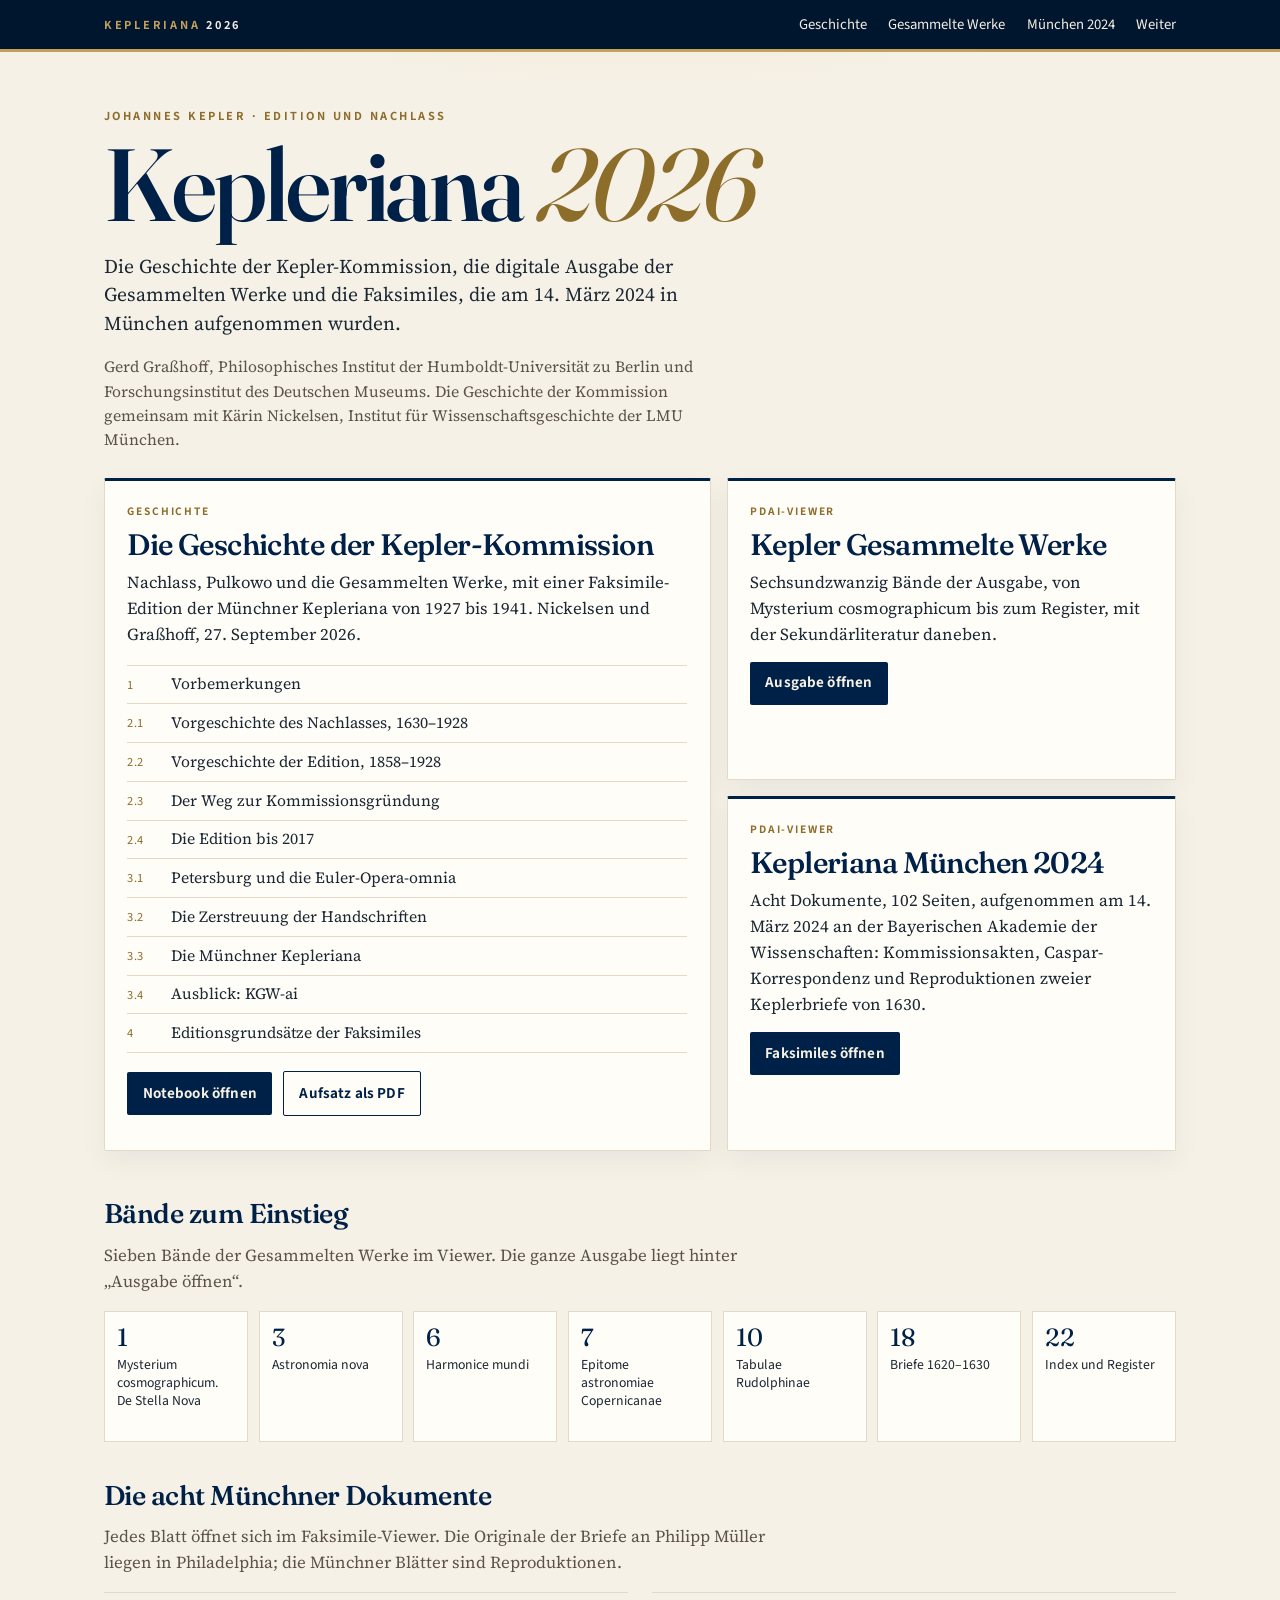
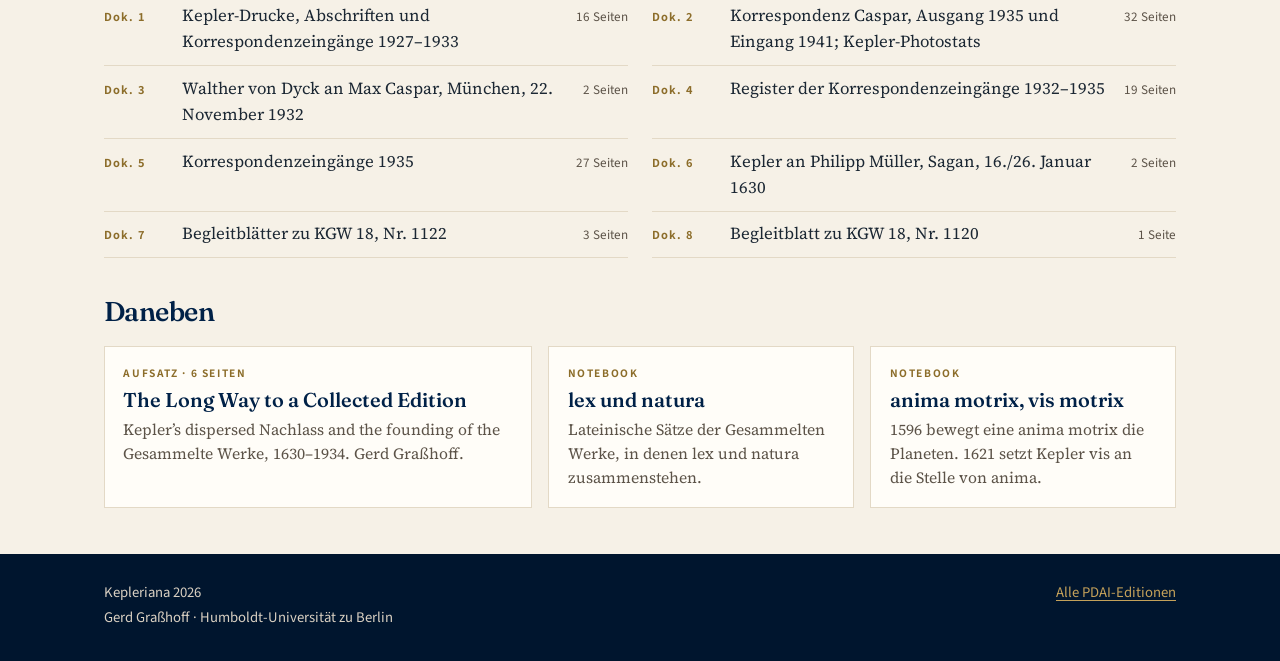
==== index.html @ e21ff5a1 "Publish the Kepleriana 2026 title page. A public entrance to the commission history, the Gesammelte " ====
<!DOCTYPE html>
<html lang="de">
<head>
  <meta charset="utf-8">
  <meta name="viewport" content="width=device-width, initial-scale=1">
  <title>Kepleriana 2026</title>
  <meta name="description" content="Kepleriana 2026: die Geschichte der Kepler-Kommission, die digitale Ausgabe der Kepler Gesammelten Werke und die Münchner Faksimiles vom 14. März 2024.">
  <meta name="author" content="Gerd Graßhoff">
  <meta property="og:title" content="Kepleriana 2026">
  <meta property="og:description" content="Geschichte der Kepler-Kommission, Kepler Gesammelte Werke und die Münchner Kepleriana.">
  <meta property="og:type" content="website">
  <link rel="icon" href="favicon.svg" type="image/svg+xml">
  <link rel="preconnect" href="https://fonts.googleapis.com">
  <link rel="preconnect" href="https://fonts.gstatic.com" crossorigin>
  <link href="https://fonts.googleapis.com/css2?family=Fraunces:opsz,wght@9..144,460;9..144,560;9..144,640&family=Source+Sans+3:ital,wght@0,400;0,560;0,650;1,400&family=Source+Serif+4:ital,opsz,wght@0,8..60,400;0,8..60,560;1,8..60,400&display=swap" rel="stylesheet">
  <style>
    :root {
      --oxford: #002147;
      --oxford-deep: #00152e;
      --ink: #1b2733;
      --muted: #5c5348;
      --gold: #c4a15a;
      --gold-deep: #8c6d2a;
      --sand: #f6f1e7;
      --paper: #fffdf8;
      --line: #e3d9c6;
      --serif: "Source Serif 4", "Palatino Linotype", Palatino, serif;
      --display: "Fraunces", "Source Serif 4", Palatino, serif;
      --sans: "Source Sans 3", "Avenir Next", "Segoe UI", sans-serif;
    }
    * { box-sizing: border-box; }
    html { scroll-behavior: smooth; }
    body {
      margin: 0;
      color: var(--ink);
      background:
        radial-gradient(1200px 480px at 50% -180px, rgba(196, 161, 90, 0.16), transparent 60%),
        var(--sand);
      font-family: var(--serif);
      font-size: 1.05rem;
      line-height: 1.55;
    }
    a { color: var(--oxford); text-underline-offset: 0.18em; }
    a:hover { color: var(--gold-deep); }
    .skip {
      position: absolute; left: 1rem; top: -4rem;
      background: var(--oxford); color: #fff; padding: 0.4rem 0.7rem;
    }
    .skip:focus { top: 0.6rem; z-index: 5; }

    .mast {
      background: var(--oxford-deep);
      color: #f4efe4;
      border-bottom: 3px solid var(--gold);
    }
    .mast-inner {
      max-width: 1120px;
      margin: 0 auto;
      padding: 0.85rem 1.5rem 0.8rem;
      display: flex;
      justify-content: space-between;
      align-items: baseline;
      gap: 1rem;
    }
    .brand {
      margin: 0;
      font-family: var(--sans);
      font-size: 0.78rem;
      letter-spacing: 0.22em;
      text-transform: uppercase;
      font-weight: 650;
    }
    .brand span { color: var(--gold); }
    .mast nav { font-family: var(--sans); font-size: 0.92rem; }
    .mast nav a {
      color: #f4efe4;
      text-decoration: none;
      margin-left: 1.15rem;
    }
    .mast nav a:hover { color: var(--gold); }

    .wrap { max-width: 1120px; margin: 0 auto; padding: 0 1.5rem; }

    .hero { padding: 3.4rem 0 1.6rem; }
    .kicker {
      margin: 0 0 0.7rem;
      font-family: var(--sans);
      font-size: 0.78rem;
      letter-spacing: 0.2em;
      text-transform: uppercase;
      color: var(--gold-deep);
      font-weight: 650;
    }
    h1 {
      margin: 0;
      font-family: var(--display);
      font-weight: 560;
      font-size: clamp(3.1rem, 8vw, 6.4rem);
      letter-spacing: -0.03em;
      line-height: 0.92;
      color: var(--oxford);
    }
    h1 em {
      font-style: italic;
      font-weight: 460;
      color: var(--gold-deep);
    }
    .lead {
      max-width: 40rem;
      margin: 1.35rem 0 0;
      font-size: 1.22rem;
      line-height: 1.45;
      color: var(--ink);
    }
    .byline {
      margin: 1.1rem 0 0;
      max-width: 40rem;
      color: var(--muted);
      font-size: 0.98rem;
    }

    .portals {
      display: grid;
      grid-template-columns: 1.35fr 1fr;
      gap: 1rem;
      padding-bottom: 1rem;
    }
    .portal {
      background: var(--paper);
      border: 1px solid var(--line);
      border-top: 3px solid var(--oxford);
      border-radius: 2px;
      padding: 1.35rem 1.4rem 1.25rem;
      box-shadow: 0 10px 28px rgba(0, 21, 46, 0.05);
      display: flex;
      flex-direction: column;
      min-height: 100%;
    }
    .portal.lead-card { grid-row: span 2; }
    .portal .mark {
      font-family: var(--sans);
      font-size: 0.72rem;
      letter-spacing: 0.16em;
      text-transform: uppercase;
      color: var(--gold-deep);
      font-weight: 650;
      margin: 0 0 0.45rem;
    }
    .portal h2 {
      margin: 0 0 0.55rem;
      font-family: var(--display);
      font-weight: 560;
      font-size: 1.85rem;
      line-height: 1.12;
      letter-spacing: -0.02em;
      color: var(--oxford);
    }
    .portal p { margin: 0 0 0.85rem; }
    .contents {
      list-style: none;
      margin: 0.2rem 0 1.1rem;
      padding: 0;
      border-top: 1px solid var(--line);
    }
    .contents li { border-bottom: 1px solid var(--line); }
    .contents a {
      display: grid;
      grid-template-columns: 2.2rem 1fr;
      gap: 0.55rem;
      text-decoration: none;
      padding: 0.42rem 0;
      color: var(--ink);
      font-size: 0.98rem;
    }
    .contents a:hover { color: var(--oxford); }
    .contents .num {
      font-family: var(--sans);
      color: var(--gold-deep);
      font-size: 0.78rem;
      letter-spacing: 0.04em;
      flex: 0 0 auto;
      padding-top: 0.2rem;
    }
    .go {
      margin-top: auto;
      align-self: flex-start;
      display: inline-block;
      background: var(--oxford);
      color: #f7f1e4;
      text-decoration: none;
      font-family: var(--sans);
      font-weight: 650;
      font-size: 0.95rem;
      letter-spacing: 0.01em;
      padding: 0.62rem 0.95rem;
      border-radius: 2px;
    }
    .go:hover { background: #01315f; color: #fff; }
    .go.quiet {
      background: transparent;
      color: var(--oxford);
      border: 1px solid var(--oxford);
      margin-left: 0.45rem;
    }
    .go.quiet:hover { background: var(--oxford); color: #fff; }

    section.band { padding: 1.6rem 0 0.4rem; }
    section.band h2 {
      margin: 0 0 0.85rem;
      font-family: var(--display);
      font-weight: 560;
      font-size: 1.7rem;
      color: var(--oxford);
      letter-spacing: -0.02em;
    }
    .section-lead {
      margin: -0.35rem 0 1rem;
      color: var(--muted);
      max-width: 42rem;
    }

    .volumes {
      display: grid;
      grid-template-columns: repeat(7, 1fr);
      gap: 0.65rem;
    }
    .vol {
      display: block;
      text-decoration: none;
      background: var(--paper);
      border: 1px solid var(--line);
      padding: 0.85rem 0.75rem 0.8rem;
      min-height: 8.2rem;
      color: var(--ink);
    }
    .vol:hover { border-color: var(--oxford); color: var(--oxford); }
    .vol .bn {
      display: block;
      font-family: var(--display);
      font-size: 1.55rem;
      color: var(--oxford);
      line-height: 1;
      margin-bottom: 0.45rem;
    }
    .vol .bt {
      display: block;
      font-family: var(--sans);
      font-size: 0.86rem;
      line-height: 1.3;
    }

    .docs {
      display: grid;
      grid-template-columns: 1fr 1fr;
      gap: 0 1.5rem;
      margin: 0;
      padding: 0;
      list-style: none;
    }
    .docs a {
      display: grid;
      grid-template-columns: 4.2rem 1fr auto;
      gap: 0.7rem;
      align-items: baseline;
      text-decoration: none;
      color: var(--ink);
      border-top: 1px solid var(--line);
      padding: 0.62rem 0;
    }
    .docs li:nth-last-child(-n+2) a,
    .docs li:last-child a { border-bottom: 1px solid var(--line); }
    .docs a:hover { color: var(--oxford); }
    .docs .n {
      font-family: var(--sans);
      font-size: 0.78rem;
      letter-spacing: 0.08em;
      color: var(--gold-deep);
      font-weight: 650;
    }
    .docs .pages {
      font-family: var(--sans);
      font-size: 0.82rem;
      color: var(--muted);
    }

    .more {
      display: grid;
      grid-template-columns: 1.4fr 1fr 1fr;
      gap: 1rem;
      padding-bottom: 2.5rem;
    }
    .more a.tile {
      display: block;
      text-decoration: none;
      color: inherit;
      background: var(--paper);
      border: 1px solid var(--line);
      padding: 1.1rem 1.15rem 1rem;
    }
    .more a.tile:hover { border-color: var(--oxford); }
    .more h3 {
      margin: 0 0 0.35rem;
      font-family: var(--display);
      font-weight: 560;
      font-size: 1.25rem;
      color: var(--oxford);
      line-height: 1.2;
    }
    .more p { margin: 0; color: var(--muted); font-size: 0.98rem; }
    .more .kind {
      font-family: var(--sans);
      font-size: 0.72rem;
      letter-spacing: 0.14em;
      text-transform: uppercase;
      color: var(--gold-deep);
      font-weight: 650;
      margin-bottom: 0.35rem;
    }

    footer {
      background: var(--oxford-deep);
      color: #d9d0c2;
      padding: 1.6rem 0 1.8rem;
      font-family: var(--sans);
      font-size: 0.92rem;
    }
    footer .wrap { display: flex; justify-content: space-between; gap: 1.5rem; flex-wrap: wrap; }
    footer a { color: var(--gold); }
    footer p { margin: 0.15rem 0; }

    @media (max-width: 980px) {
      .portals, .more, .volumes, .docs { grid-template-columns: 1fr 1fr; }
      .portal.lead-card { grid-row: auto; }
      .volumes { grid-template-columns: repeat(3, 1fr); }
    }
    @media (max-width: 680px) {
      .mast-inner { flex-direction: column; align-items: flex-start; }
      .mast nav a { margin-left: 0; margin-right: 0.9rem; }
      .portals, .more, .volumes, .docs { grid-template-columns: 1fr; }
      .hero { padding-top: 2.2rem; }
      .go.quiet { margin-left: 0; margin-top: 0.45rem; }
      .docs a { grid-template-columns: 3.4rem 1fr; }
      .docs .pages { grid-column: 2; }
    }
  </style>
</head>
<body>
  <a class="skip" href="#inhalt">Zum Inhalt</a>
  <header class="mast">
    <div class="mast-inner">
      <p class="brand"><span>Kepleriana</span> 2026</p>
      <nav aria-label="Abschnitte">
        <a href="#geschichte">Geschichte</a>
        <a href="#werke">Gesammelte Werke</a>
        <a href="#muenchen">München 2024</a>
        <a href="#weiter">Weiter</a>
      </nav>
    </div>
  </header>

  <main id="inhalt">
    <div class="wrap">
      <section class="hero">
        <p class="kicker">Johannes Kepler · Edition und Nachlass</p>
        <h1>Kepleriana <em>2026</em></h1>
        <p class="lead">Die Geschichte der Kepler-Kommission, die digitale Ausgabe der Gesammelten Werke und die Faksimiles, die am 14. März 2024 in München aufgenommen wurden.</p>
        <p class="byline">Gerd Graßhoff, Philosophisches Institut der Humboldt-Universität zu Berlin und Forschungsinstitut des Deutschen Museums. Die Geschichte der Kommission gemeinsam mit Kärin Nickelsen, Institut für Wissenschaftsgeschichte der LMU München.</p>
      </section>

      <section class="portals" aria-label="Die drei Hauptstücke">
        <article class="portal lead-card" id="geschichte">
          <p class="mark">Geschichte</p>
          <h2>Die Geschichte der Kepler-Kommission</h2>
          <p>Nachlass, Pulkowo und die Gesammelten Werke, mit einer Faksimile-Edition der Münchner Kepleriana von 1927 bis 1941. Nickelsen und Graßhoff, 27. September 2026.</p>
          <ol class="contents">
            <li><a href="https://lettre.ngrok.dev/kepler-kommission/notebook?nb=kepler-kommission/t1-vorbemerkungen"><span class="num">1</span><span>Vorbemerkungen</span></a></li>
            <li><a href="https://lettre.ngrok.dev/kepler-kommission/notebook?nb=kepler-kommission/t2-1-nachlass"><span class="num">2.1</span><span>Vorgeschichte des Nachlasses, 1630–1928</span></a></li>
            <li><a href="https://lettre.ngrok.dev/kepler-kommission/notebook?nb=kepler-kommission/t2-2-vorgeschichte-edition"><span class="num">2.2</span><span>Vorgeschichte der Edition, 1858–1928</span></a></li>
            <li><a href="https://lettre.ngrok.dev/kepler-kommission/notebook?nb=kepler-kommission/t2-3-kommissionsgruendung"><span class="num">2.3</span><span>Der Weg zur Kommissionsgründung</span></a></li>
            <li><a href="https://lettre.ngrok.dev/kepler-kommission/notebook?nb=kepler-kommission/t2-4-edition-bis-2017"><span class="num">2.4</span><span>Die Edition bis 2017</span></a></li>
            <li><a href="https://lettre.ngrok.dev/kepler-kommission/notebook?nb=kepler-kommission/t3-1-vergleich-euler"><span class="num">3.1</span><span>Petersburg und die Euler-Opera-omnia</span></a></li>
            <li><a href="https://lettre.ngrok.dev/kepler-kommission/notebook?nb=kepler-kommission/t3-2-zerstreuung"><span class="num">3.2</span><span>Die Zerstreuung der Handschriften</span></a></li>
            <li><a href="https://lettre.ngrok.dev/kepler-kommission/notebook?nb=kepler-kommission/t3-3-kepleriana"><span class="num">3.3</span><span>Die Münchner Kepleriana</span></a></li>
            <li><a href="https://lettre.ngrok.dev/kepler-kommission/notebook?nb=kepler-kommission/t3-4-ausblick-kgw-ai"><span class="num">3.4</span><span>Ausblick: KGW-ai</span></a></li>
            <li><a href="https://lettre.ngrok.dev/kepler-kommission/notebook?nb=kepler-kommission/t4-faksimile"><span class="num">4</span><span>Editionsgrundsätze der Faksimiles</span></a></li>
          </ol>
          <p>
            <a class="go" href="https://lettre.ngrok.dev/kepler-kommission/notebook?nb=kepler-kommission/geschichte-kepler-kommission">Notebook öffnen</a>
            <a class="go quiet" href="the-long-way-to-a-collected-edition.pdf">Aufsatz als PDF</a>
          </p>
        </article>

        <article class="portal" id="werke">
          <p class="mark">PDAI-Viewer</p>
          <h2>Kepler Gesammelte Werke</h2>
          <p>Sechsundzwanzig Bände der Ausgabe, von <span lang="la">Mysterium cosmographicum</span> bis zum Register, mit der Sekundärliteratur daneben.</p>
          <p><a class="go" href="https://lettre.ngrok.dev/kepler-gw/open">Ausgabe öffnen</a></p>
        </article>

        <article class="portal" id="muenchen">
          <p class="mark">PDAI-Viewer</p>
          <h2>Kepleriana München 2024</h2>
          <p>Acht Dokumente, 102 Seiten, aufgenommen am 14. März 2024 an der Bayerischen Akademie der Wissenschaften: Kommissionsakten, Caspar-Korrespondenz und Reproduktionen zweier Keplerbriefe von 1630.</p>
          <p><a class="go" href="https://lettre.ngrok.dev/kepleriana-munich-2024/open">Faksimiles öffnen</a></p>
        </article>
      </section>

      <section class="band" aria-labelledby="baende">
        <h2 id="baende">Bände zum Einstieg</h2>
        <p class="section-lead">Sieben Bände der Gesammelten Werke im Viewer. Die ganze Ausgabe liegt hinter „Ausgabe öffnen“.</p>
        <div class="volumes">
          <a class="vol" href="https://lettre.ngrok.dev/kepler-gw/kepler-prim/kgw-01"><span class="bn">1</span><span class="bt" lang="la">Mysterium cosmographicum. De Stella Nova</span></a>
          <a class="vol" href="https://lettre.ngrok.dev/kepler-gw/kepler-prim/kgw-03"><span class="bn">3</span><span class="bt" lang="la">Astronomia nova</span></a>
          <a class="vol" href="https://lettre.ngrok.dev/kepler-gw/kepler-prim/kgw-06"><span class="bn">6</span><span class="bt" lang="la">Harmonice mundi</span></a>
          <a class="vol" href="https://lettre.ngrok.dev/kepler-gw/kepler-prim/kgw-07"><span class="bn">7</span><span class="bt" lang="la">Epitome astronomiae Copernicanae</span></a>
          <a class="vol" href="https://lettre.ngrok.dev/kepler-gw/kepler-prim/kgw-10"><span class="bn">10</span><span class="bt" lang="la">Tabulae Rudolphinae</span></a>
          <a class="vol" href="https://lettre.ngrok.dev/kepler-gw/kepler-prim/kgw-18"><span class="bn">18</span><span class="bt">Briefe 1620–1630</span></a>
          <a class="vol" href="https://lettre.ngrok.dev/kepler-gw/kepler-prim/kgw-22"><span class="bn">22</span><span class="bt">Index und Register</span></a>
        </div>
      </section>

      <section class="band" aria-labelledby="dokumente">
        <h2 id="dokumente">Die acht Münchner Dokumente</h2>
        <p class="section-lead">Jedes Blatt öffnet sich im Faksimile-Viewer. Die Originale der Briefe an Philipp Müller liegen in Philadelphia; die Münchner Blätter sind Reproduktionen.</p>
        <ol class="docs">
          <li><a href="https://lettre.ngrok.dev/kepleriana-munich-2024/kepleriana-munich-2024/2024-03-14_11-22"><span class="n">Dok. 1</span><span>Kepler-Drucke, Abschriften und Korrespondenzeingänge 1927–1933</span><span class="pages">16 Seiten</span></a></li>
          <li><a href="https://lettre.ngrok.dev/kepleriana-munich-2024/kepleriana-munich-2024/2024-03-14_12-16"><span class="n">Dok. 2</span><span>Korrespondenz Caspar, Ausgang 1935 und Eingang 1941; Kepler-Photostats</span><span class="pages">32 Seiten</span></a></li>
          <li><a href="https://lettre.ngrok.dev/kepleriana-munich-2024/kepleriana-munich-2024/2024-03-14_11-52"><span class="n">Dok. 3</span><span>Walther von Dyck an Max Caspar, München, 22. November 1932</span><span class="pages">2 Seiten</span></a></li>
          <li><a href="https://lettre.ngrok.dev/kepleriana-munich-2024/kepleriana-munich-2024/2024-03-14_11-53"><span class="n">Dok. 4</span><span>Register der Korrespondenzeingänge 1932–1935</span><span class="pages">19 Seiten</span></a></li>
          <li><a href="https://lettre.ngrok.dev/kepleriana-munich-2024/kepleriana-munich-2024/2024-03-14_12-01"><span class="n">Dok. 5</span><span>Korrespondenzeingänge 1935</span><span class="pages">27 Seiten</span></a></li>
          <li><a href="https://lettre.ngrok.dev/kepleriana-munich-2024/kepleriana-munich-2024/2024-03-14_11-17"><span class="n">Dok. 6</span><span>Kepler an Philipp Müller, Sagan, 16./26. Januar 1630</span><span class="pages">2 Seiten</span></a></li>
          <li><a href="https://lettre.ngrok.dev/kepleriana-munich-2024/kepleriana-munich-2024/2024-03-14_11-18"><span class="n">Dok. 7</span><span>Begleitblätter zu KGW 18, Nr. 1122</span><span class="pages">3 Seiten</span></a></li>
          <li><a href="https://lettre.ngrok.dev/kepleriana-munich-2024/kepleriana-munich-2024/2024-03-14_11-21"><span class="n">Dok. 8</span><span>Begleitblatt zu KGW 18, Nr. 1120</span><span class="pages">1 Seite</span></a></li>
        </ol>
      </section>

      <section class="band" id="weiter" aria-labelledby="weitere">
        <h2 id="weitere">Daneben</h2>
        <div class="more">
          <a class="tile" href="the-long-way-to-a-collected-edition.pdf">
            <p class="kind">Aufsatz · 6 Seiten</p>
            <h3>The Long Way to a Collected Edition</h3>
            <p>Kepler’s dispersed Nachlass and the founding of the Gesammelte Werke, 1630–1934. Gerd Graßhoff.</p>
          </a>
          <a class="tile" href="https://lettre.ngrok.dev/famulus-notebook/notebook?nb=kepler-lex-naturae/lex-naturae">
            <p class="kind">Notebook</p>
            <h3>lex und natura</h3>
            <p>Lateinische Sätze der Gesammelten Werke, in denen <span lang="la">lex</span> und <span lang="la">natura</span> zusammenstehen.</p>
          </a>
          <a class="tile" href="https://lettre.ngrok.dev/famulus-notebook/notebook?nb=kepler-anima-vis/anima-vis">
            <p class="kind">Notebook</p>
            <h3>anima motrix, vis motrix</h3>
            <p>1596 bewegt eine <span lang="la">anima motrix</span> die Planeten. 1621 setzt Kepler <span lang="la">vis</span> an die Stelle von <span lang="la">anima</span>.</p>
          </a>
        </div>
      </section>
    </div>
  </main>

  <footer>
    <div class="wrap">
      <div>
        <p>Kepleriana 2026</p>
        <p>Gerd Graßhoff · Humboldt-Universität zu Berlin</p>
      </div>
      <p><a href="https://lettre.ngrok.dev/editions/">Alle PDAI-Editionen</a></p>
    </div>
  </footer>
</body>
</html>
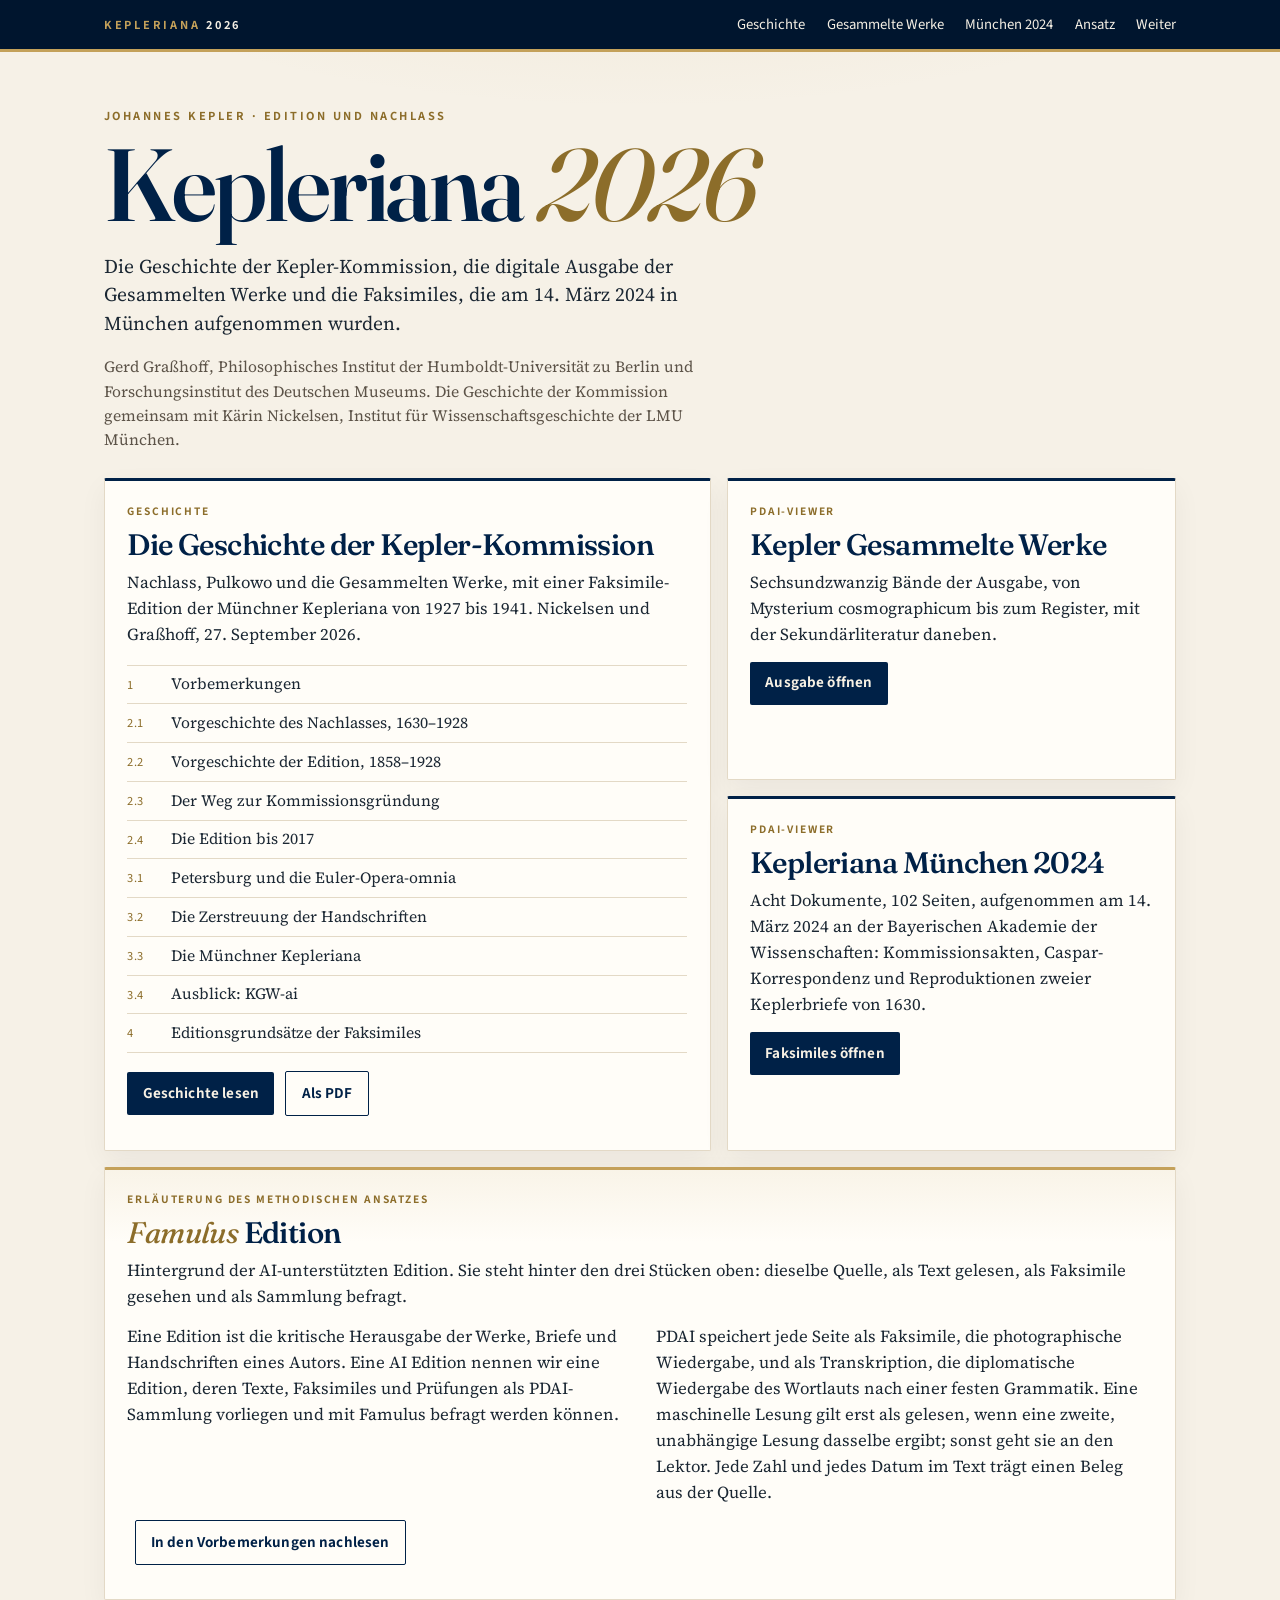
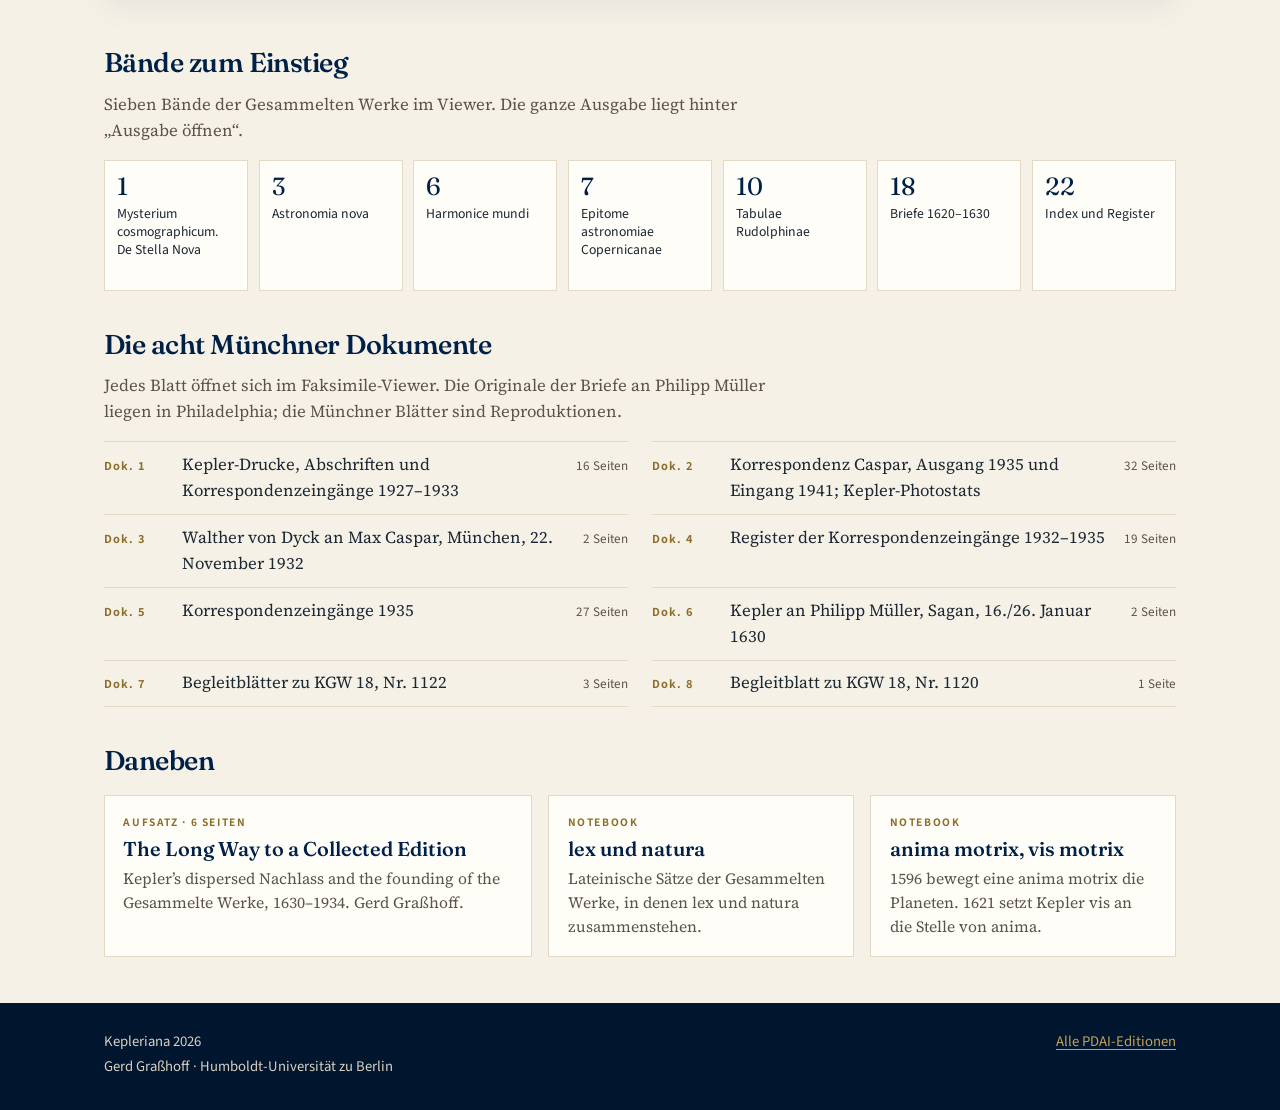
==== commit 4d8ce00d: "Link the Geschichte as a reading page and explain Famulus Edition. The landing page opens the HTML o" ====
--- a/index.html
+++ b/index.html
@@ -137,6 +137,20 @@
       min-height: 100%;
     }
     .portal.lead-card { grid-row: span 2; }
+    .portal.method {
+      grid-column: 1 / -1;
+      border-top-color: var(--gold);
+      background:
+        linear-gradient(180deg, rgba(196, 161, 90, 0.1), transparent 4.5rem),
+        var(--paper);
+    }
+    .portal.method h2 span { color: var(--gold-deep); font-style: italic; font-weight: 460; }
+    .method-cols {
+      display: grid;
+      grid-template-columns: 1fr 1fr;
+      gap: 0.4rem 2rem;
+    }
+    .method-cols p { margin: 0 0 0.75rem; }
     .portal .mark {
       font-family: var(--sans);
       font-size: 0.72rem;
@@ -336,7 +350,7 @@
     @media (max-width: 680px) {
       .mast-inner { flex-direction: column; align-items: flex-start; }
       .mast nav a { margin-left: 0; margin-right: 0.9rem; }
-      .portals, .more, .volumes, .docs { grid-template-columns: 1fr; }
+      .portals, .more, .volumes, .docs, .method-cols { grid-template-columns: 1fr; }
       .hero { padding-top: 2.2rem; }
       .go.quiet { margin-left: 0; margin-top: 0.45rem; }
       .docs a { grid-template-columns: 3.4rem 1fr; }
@@ -353,6 +367,7 @@
         <a href="#geschichte">Geschichte</a>
         <a href="#werke">Gesammelte Werke</a>
         <a href="#muenchen">München 2024</a>
+        <a href="#ansatz">Ansatz</a>
         <a href="#weiter">Weiter</a>
       </nav>
     </div>
@@ -373,20 +388,20 @@
           <h2>Die Geschichte der Kepler-Kommission</h2>
           <p>Nachlass, Pulkowo und die Gesammelten Werke, mit einer Faksimile-Edition der Münchner Kepleriana von 1927 bis 1941. Nickelsen und Graßhoff, 27. September 2026.</p>
           <ol class="contents">
-            <li><a href="https://lettre.ngrok.dev/kepler-kommission/notebook?nb=kepler-kommission/t1-vorbemerkungen"><span class="num">1</span><span>Vorbemerkungen</span></a></li>
-            <li><a href="https://lettre.ngrok.dev/kepler-kommission/notebook?nb=kepler-kommission/t2-1-nachlass"><span class="num">2.1</span><span>Vorgeschichte des Nachlasses, 1630–1928</span></a></li>
-            <li><a href="https://lettre.ngrok.dev/kepler-kommission/notebook?nb=kepler-kommission/t2-2-vorgeschichte-edition"><span class="num">2.2</span><span>Vorgeschichte der Edition, 1858–1928</span></a></li>
-            <li><a href="https://lettre.ngrok.dev/kepler-kommission/notebook?nb=kepler-kommission/t2-3-kommissionsgruendung"><span class="num">2.3</span><span>Der Weg zur Kommissionsgründung</span></a></li>
-            <li><a href="https://lettre.ngrok.dev/kepler-kommission/notebook?nb=kepler-kommission/t2-4-edition-bis-2017"><span class="num">2.4</span><span>Die Edition bis 2017</span></a></li>
-            <li><a href="https://lettre.ngrok.dev/kepler-kommission/notebook?nb=kepler-kommission/t3-1-vergleich-euler"><span class="num">3.1</span><span>Petersburg und die Euler-Opera-omnia</span></a></li>
-            <li><a href="https://lettre.ngrok.dev/kepler-kommission/notebook?nb=kepler-kommission/t3-2-zerstreuung"><span class="num">3.2</span><span>Die Zerstreuung der Handschriften</span></a></li>
-            <li><a href="https://lettre.ngrok.dev/kepler-kommission/notebook?nb=kepler-kommission/t3-3-kepleriana"><span class="num">3.3</span><span>Die Münchner Kepleriana</span></a></li>
-            <li><a href="https://lettre.ngrok.dev/kepler-kommission/notebook?nb=kepler-kommission/t3-4-ausblick-kgw-ai"><span class="num">3.4</span><span>Ausblick: KGW-ai</span></a></li>
-            <li><a href="https://lettre.ngrok.dev/kepler-kommission/notebook?nb=kepler-kommission/t4-faksimile"><span class="num">4</span><span>Editionsgrundsätze der Faksimiles</span></a></li>
+            <li><a href="geschichte/geschichte-kepler-kommission.html#teil-1-vorbemerkungen"><span class="num">1</span><span>Vorbemerkungen</span></a></li>
+            <li><a href="geschichte/geschichte-kepler-kommission.html#vorgeschichte-des-kepler-nachlasses-16301928"><span class="num">2.1</span><span>Vorgeschichte des Nachlasses, 1630–1928</span></a></li>
+            <li><a href="geschichte/geschichte-kepler-kommission.html#vorgeschichte-der-edition-18581928"><span class="num">2.2</span><span>Vorgeschichte der Edition, 1858–1928</span></a></li>
+            <li><a href="geschichte/geschichte-kepler-kommission.html#der-weg-zur-kommissionsgründung-19271935"><span class="num">2.3</span><span>Der Weg zur Kommissionsgründung</span></a></li>
+            <li><a href="geschichte/geschichte-kepler-kommission.html#die-edition-bis-2017"><span class="num">2.4</span><span>Die Edition bis 2017</span></a></li>
+            <li><a href="geschichte/geschichte-kepler-kommission.html#vergleich-der-petersburger-beitrag-und-die-euler-opera-omnia"><span class="num">3.1</span><span>Petersburg und die Euler-Opera-omnia</span></a></li>
+            <li><a href="geschichte/geschichte-kepler-kommission.html#die-zerstreuung-der-kepler-handschriften"><span class="num">3.2</span><span>Die Zerstreuung der Handschriften</span></a></li>
+            <li><a href="geschichte/geschichte-kepler-kommission.html#die-münchner-kepleriana-1"><span class="num">3.3</span><span>Die Münchner Kepleriana</span></a></li>
+            <li><a href="geschichte/geschichte-kepler-kommission.html#ausblick-kgw-ai"><span class="num">3.4</span><span>Ausblick: KGW-ai</span></a></li>
+            <li><a href="geschichte/geschichte-kepler-kommission.html#editionsgrundsätze"><span class="num">4</span><span>Editionsgrundsätze der Faksimiles</span></a></li>
           </ol>
           <p>
-            <a class="go" href="https://lettre.ngrok.dev/kepler-kommission/notebook?nb=kepler-kommission/geschichte-kepler-kommission">Notebook öffnen</a>
-            <a class="go quiet" href="the-long-way-to-a-collected-edition.pdf">Aufsatz als PDF</a>
+            <a class="go" href="geschichte/geschichte-kepler-kommission.html">Geschichte lesen</a>
+            <a class="go quiet" href="geschichte/geschichte-kepler-kommission.pdf">Als PDF</a>
           </p>
         </article>
 
@@ -402,6 +417,17 @@
           <h2>Kepleriana München 2024</h2>
           <p>Acht Dokumente, 102 Seiten, aufgenommen am 14. März 2024 an der Bayerischen Akademie der Wissenschaften: Kommissionsakten, Caspar-Korrespondenz und Reproduktionen zweier Keplerbriefe von 1630.</p>
           <p><a class="go" href="https://lettre.ngrok.dev/kepleriana-munich-2024/open">Faksimiles öffnen</a></p>
+        </article>
+
+        <article class="portal method" id="ansatz">
+          <p class="mark">Erläuterung des methodischen Ansatzes</p>
+          <h2><span>Famulus</span> Edition</h2>
+          <p>Hintergrund der AI-unterstützten Edition. Sie steht hinter den drei Stücken oben: dieselbe Quelle, als Text gelesen, als Faksimile gesehen und als Sammlung befragt.</p>
+          <div class="method-cols">
+            <p>Eine Edition ist die kritische Herausgabe der Werke, Briefe und Handschriften eines Autors. Eine AI Edition nennen wir eine Edition, deren Texte, Faksimiles und Prüfungen als PDAI-Sammlung vorliegen und mit Famulus befragt werden können.</p>
+            <p>PDAI speichert jede Seite als Faksimile, die photographische Wiedergabe, und als Transkription, die diplomatische Wiedergabe des Wortlauts nach einer festen Grammatik. Eine maschinelle Lesung gilt erst als gelesen, wenn eine zweite, unabhängige Lesung dasselbe ergibt; sonst geht sie an den Lektor. Jede Zahl und jedes Datum im Text trägt einen Beleg aus der Quelle.</p>
+          </div>
+          <p><a class="go quiet" href="geschichte/geschichte-kepler-kommission.html#zielsetzung">In den Vorbemerkungen nachlesen</a></p>
         </article>
       </section>
 
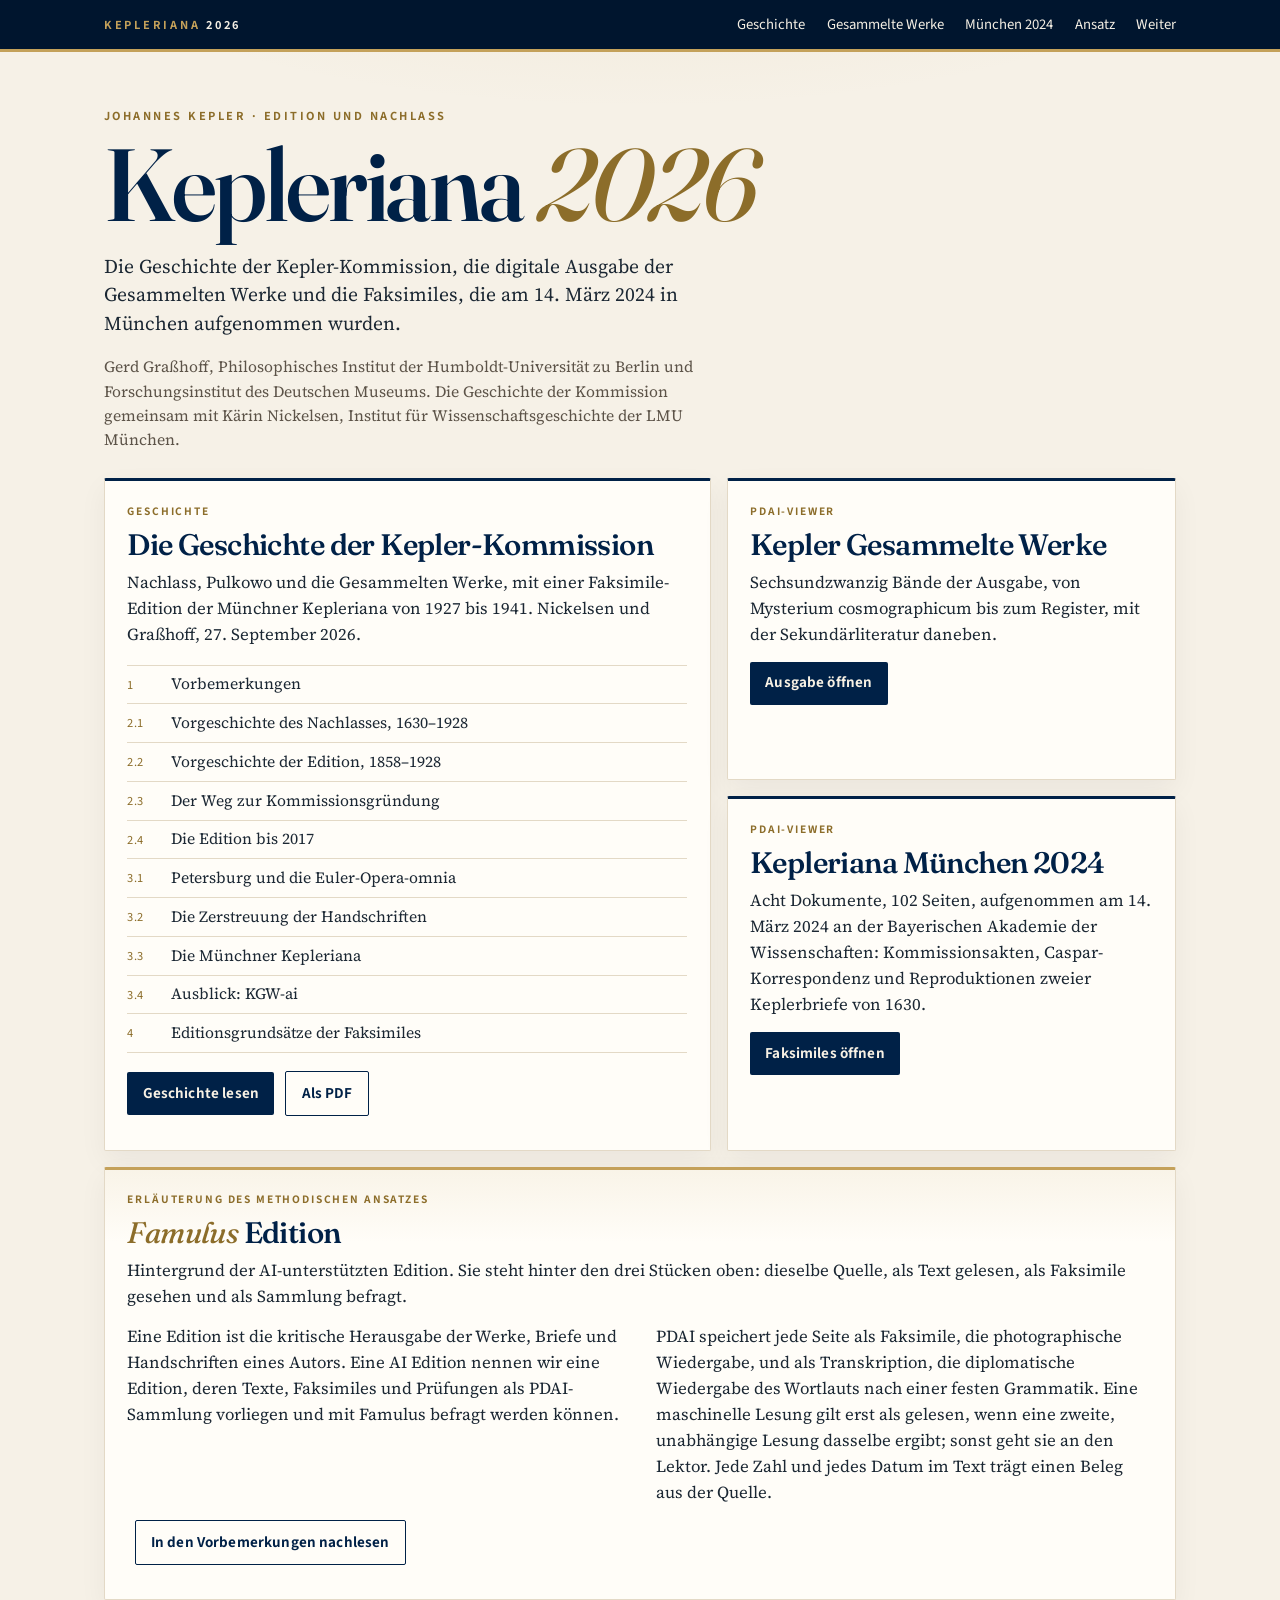
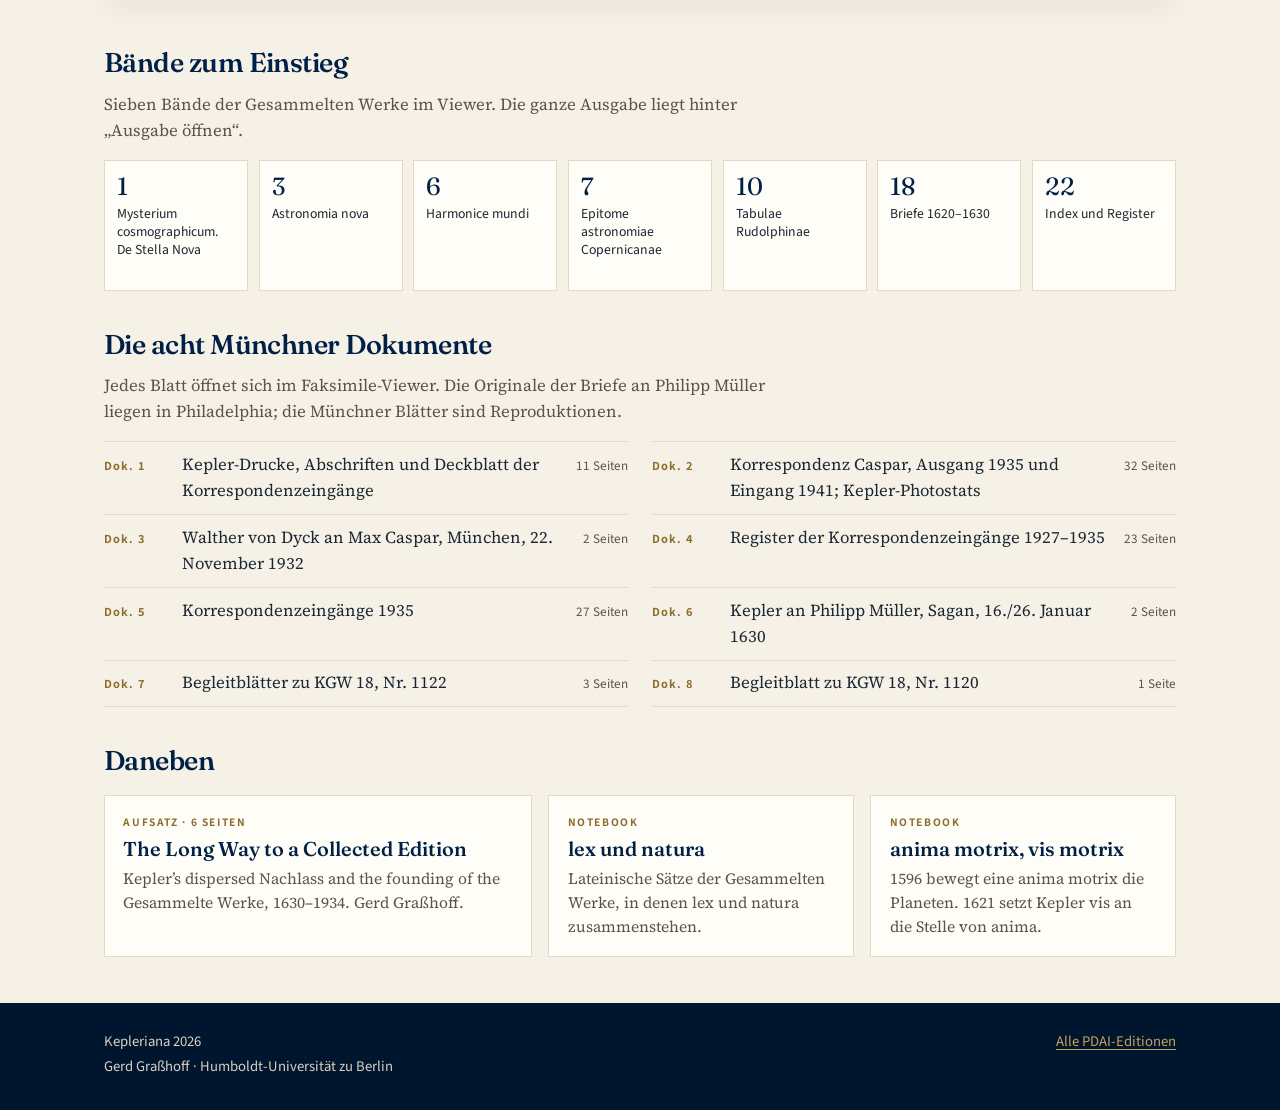
==== commit d372af55: "Update the Dok. 1 and Dok. 4 labels after the register was assembled. Co-authored-by: Cursor <cursor" ====
--- a/index.html
+++ b/index.html
@@ -449,10 +449,10 @@
         <h2 id="dokumente">Die acht Münchner Dokumente</h2>
         <p class="section-lead">Jedes Blatt öffnet sich im Faksimile-Viewer. Die Originale der Briefe an Philipp Müller liegen in Philadelphia; die Münchner Blätter sind Reproduktionen.</p>
         <ol class="docs">
-          <li><a href="https://lettre.ngrok.dev/kepleriana-munich-2024/kepleriana-munich-2024/2024-03-14_11-22"><span class="n">Dok. 1</span><span>Kepler-Drucke, Abschriften und Korrespondenzeingänge 1927–1933</span><span class="pages">16 Seiten</span></a></li>
+          <li><a href="https://lettre.ngrok.dev/kepleriana-munich-2024/kepleriana-munich-2024/2024-03-14_11-22"><span class="n">Dok. 1</span><span>Kepler-Drucke, Abschriften und Deckblatt der Korrespondenzeingänge</span><span class="pages">11 Seiten</span></a></li>
           <li><a href="https://lettre.ngrok.dev/kepleriana-munich-2024/kepleriana-munich-2024/2024-03-14_12-16"><span class="n">Dok. 2</span><span>Korrespondenz Caspar, Ausgang 1935 und Eingang 1941; Kepler-Photostats</span><span class="pages">32 Seiten</span></a></li>
           <li><a href="https://lettre.ngrok.dev/kepleriana-munich-2024/kepleriana-munich-2024/2024-03-14_11-52"><span class="n">Dok. 3</span><span>Walther von Dyck an Max Caspar, München, 22. November 1932</span><span class="pages">2 Seiten</span></a></li>
-          <li><a href="https://lettre.ngrok.dev/kepleriana-munich-2024/kepleriana-munich-2024/2024-03-14_11-53"><span class="n">Dok. 4</span><span>Register der Korrespondenzeingänge 1932–1935</span><span class="pages">19 Seiten</span></a></li>
+          <li><a href="https://lettre.ngrok.dev/kepleriana-munich-2024/kepleriana-munich-2024/2024-03-14_11-53"><span class="n">Dok. 4</span><span>Register der Korrespondenzeingänge 1927–1935</span><span class="pages">23 Seiten</span></a></li>
           <li><a href="https://lettre.ngrok.dev/kepleriana-munich-2024/kepleriana-munich-2024/2024-03-14_12-01"><span class="n">Dok. 5</span><span>Korrespondenzeingänge 1935</span><span class="pages">27 Seiten</span></a></li>
           <li><a href="https://lettre.ngrok.dev/kepleriana-munich-2024/kepleriana-munich-2024/2024-03-14_11-17"><span class="n">Dok. 6</span><span>Kepler an Philipp Müller, Sagan, 16./26. Januar 1630</span><span class="pages">2 Seiten</span></a></li>
           <li><a href="https://lettre.ngrok.dev/kepleriana-munich-2024/kepleriana-munich-2024/2024-03-14_11-18"><span class="n">Dok. 7</span><span>Begleitblätter zu KGW 18, Nr. 1122</span><span class="pages">3 Seiten</span></a></li>
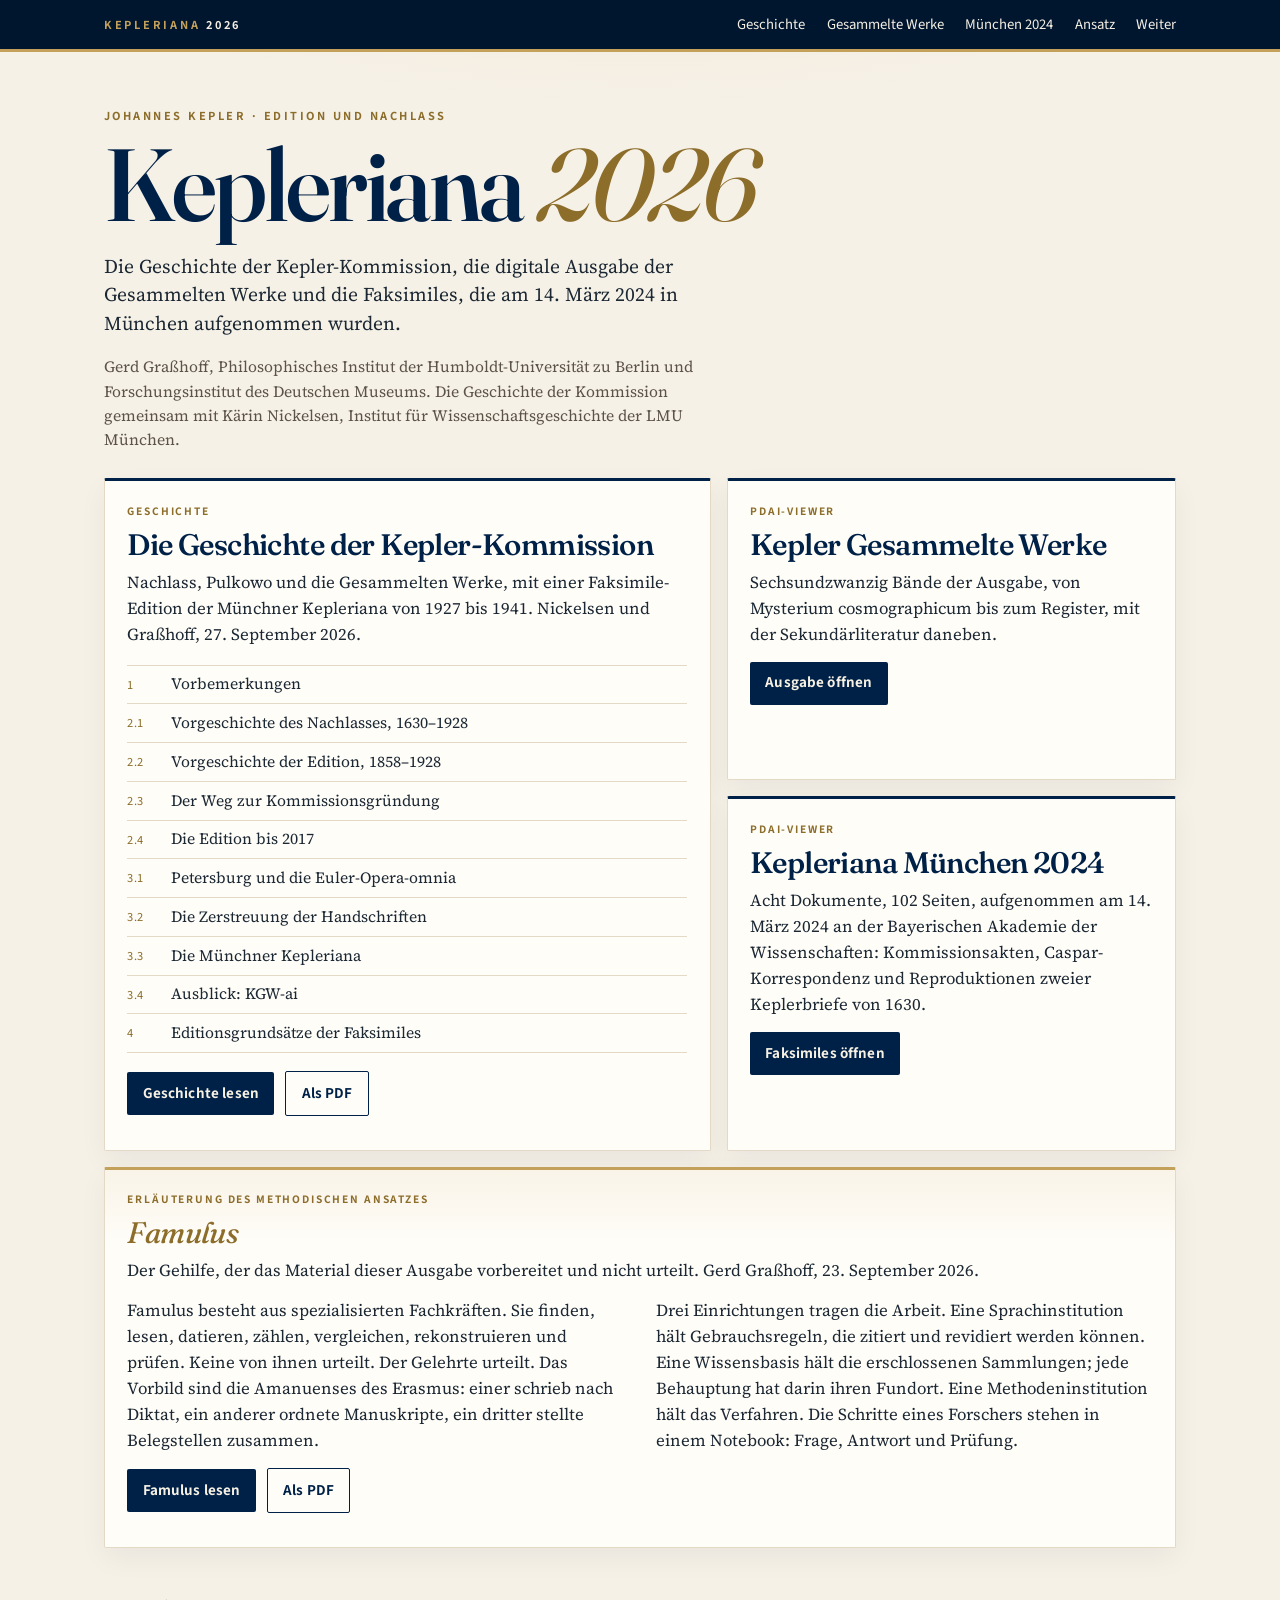
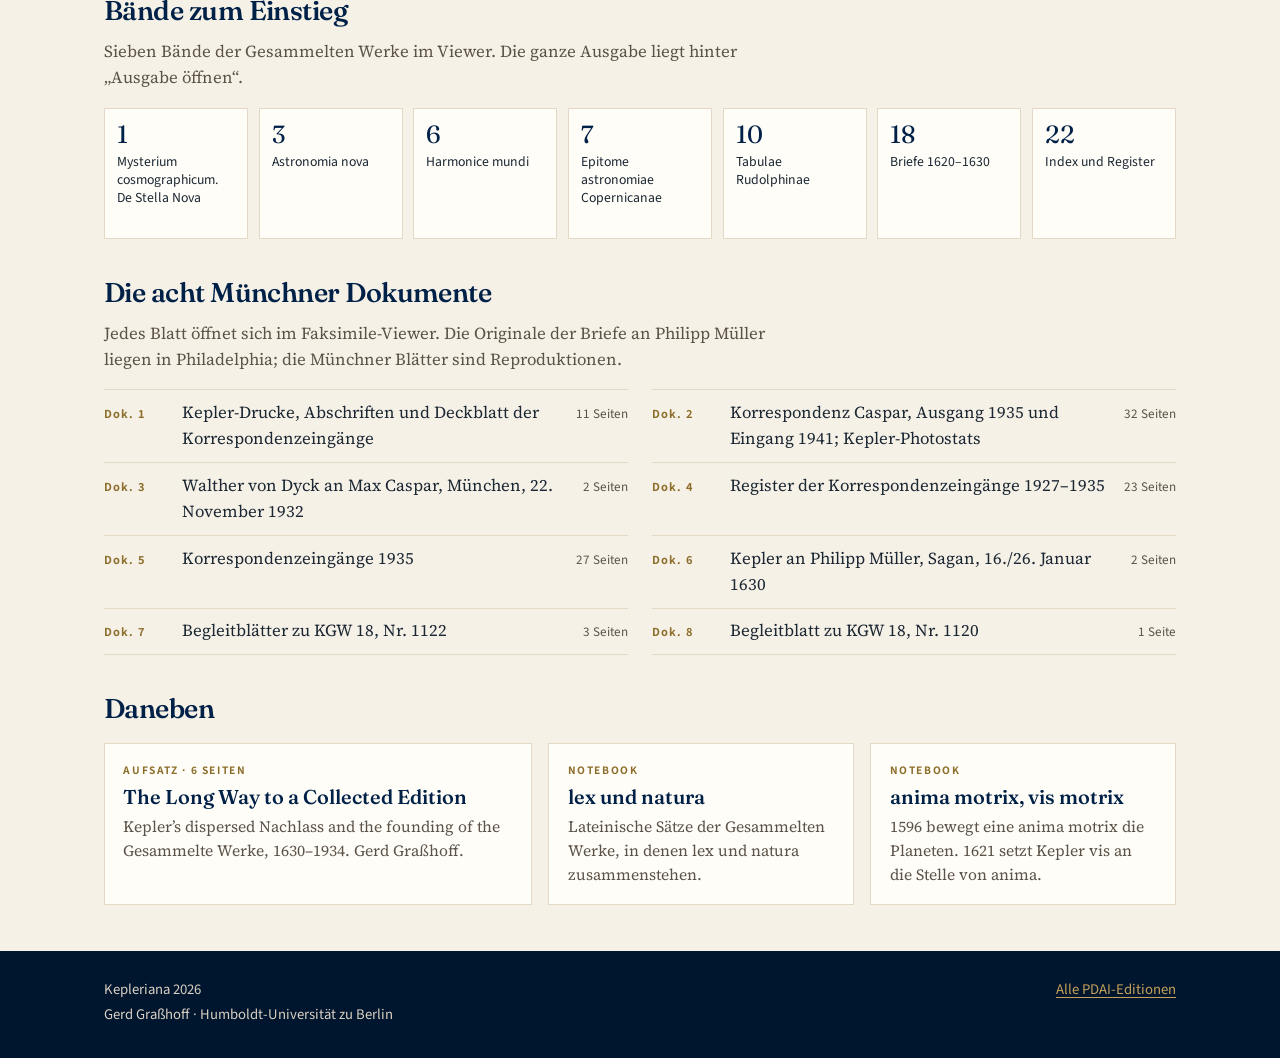
==== commit 0b8ed524: "Point the Famulus card at the Famulus paper. Co-authored-by: Cursor <cursoragent@cursor.com>" ====
--- a/index.html
+++ b/index.html
@@ -421,13 +421,16 @@
 
         <article class="portal method" id="ansatz">
           <p class="mark">Erläuterung des methodischen Ansatzes</p>
-          <h2><span>Famulus</span> Edition</h2>
-          <p>Hintergrund der AI-unterstützten Edition. Sie steht hinter den drei Stücken oben: dieselbe Quelle, als Text gelesen, als Faksimile gesehen und als Sammlung befragt.</p>
+          <h2><span>Famulus</span></h2>
+          <p>Der Gehilfe, der das Material dieser Ausgabe vorbereitet und nicht urteilt. Gerd Graßhoff, 23. September 2026.</p>
           <div class="method-cols">
-            <p>Eine Edition ist die kritische Herausgabe der Werke, Briefe und Handschriften eines Autors. Eine AI Edition nennen wir eine Edition, deren Texte, Faksimiles und Prüfungen als PDAI-Sammlung vorliegen und mit Famulus befragt werden können.</p>
-            <p>PDAI speichert jede Seite als Faksimile, die photographische Wiedergabe, und als Transkription, die diplomatische Wiedergabe des Wortlauts nach einer festen Grammatik. Eine maschinelle Lesung gilt erst als gelesen, wenn eine zweite, unabhängige Lesung dasselbe ergibt; sonst geht sie an den Lektor. Jede Zahl und jedes Datum im Text trägt einen Beleg aus der Quelle.</p>
+            <p>Famulus besteht aus spezialisierten Fachkräften. Sie finden, lesen, datieren, zählen, vergleichen, rekonstruieren und prüfen. Keine von ihnen urteilt. Der Gelehrte urteilt. Das Vorbild sind die Amanuenses des Erasmus: einer schrieb nach Diktat, ein anderer ordnete Manuskripte, ein dritter stellte Belegstellen zusammen.</p>
+            <p>Drei Einrichtungen tragen die Arbeit. Eine Sprachinstitution hält Gebrauchsregeln, die zitiert und revidiert werden können. Eine Wissensbasis hält die erschlossenen Sammlungen; jede Behauptung hat darin ihren Fundort. Eine Methodeninstitution hält das Verfahren. Die Schritte eines Forschers stehen in einem Notebook: Frage, Antwort und Prüfung.</p>
           </div>
-          <p><a class="go quiet" href="geschichte/geschichte-kepler-kommission.html#zielsetzung">In den Vorbemerkungen nachlesen</a></p>
+          <p>
+            <a class="go" href="famulus/famulus-plattform.html">Famulus lesen</a>
+            <a class="go quiet" href="famulus/famulus-plattform.pdf">Als PDF</a>
+          </p>
         </article>
       </section>
 
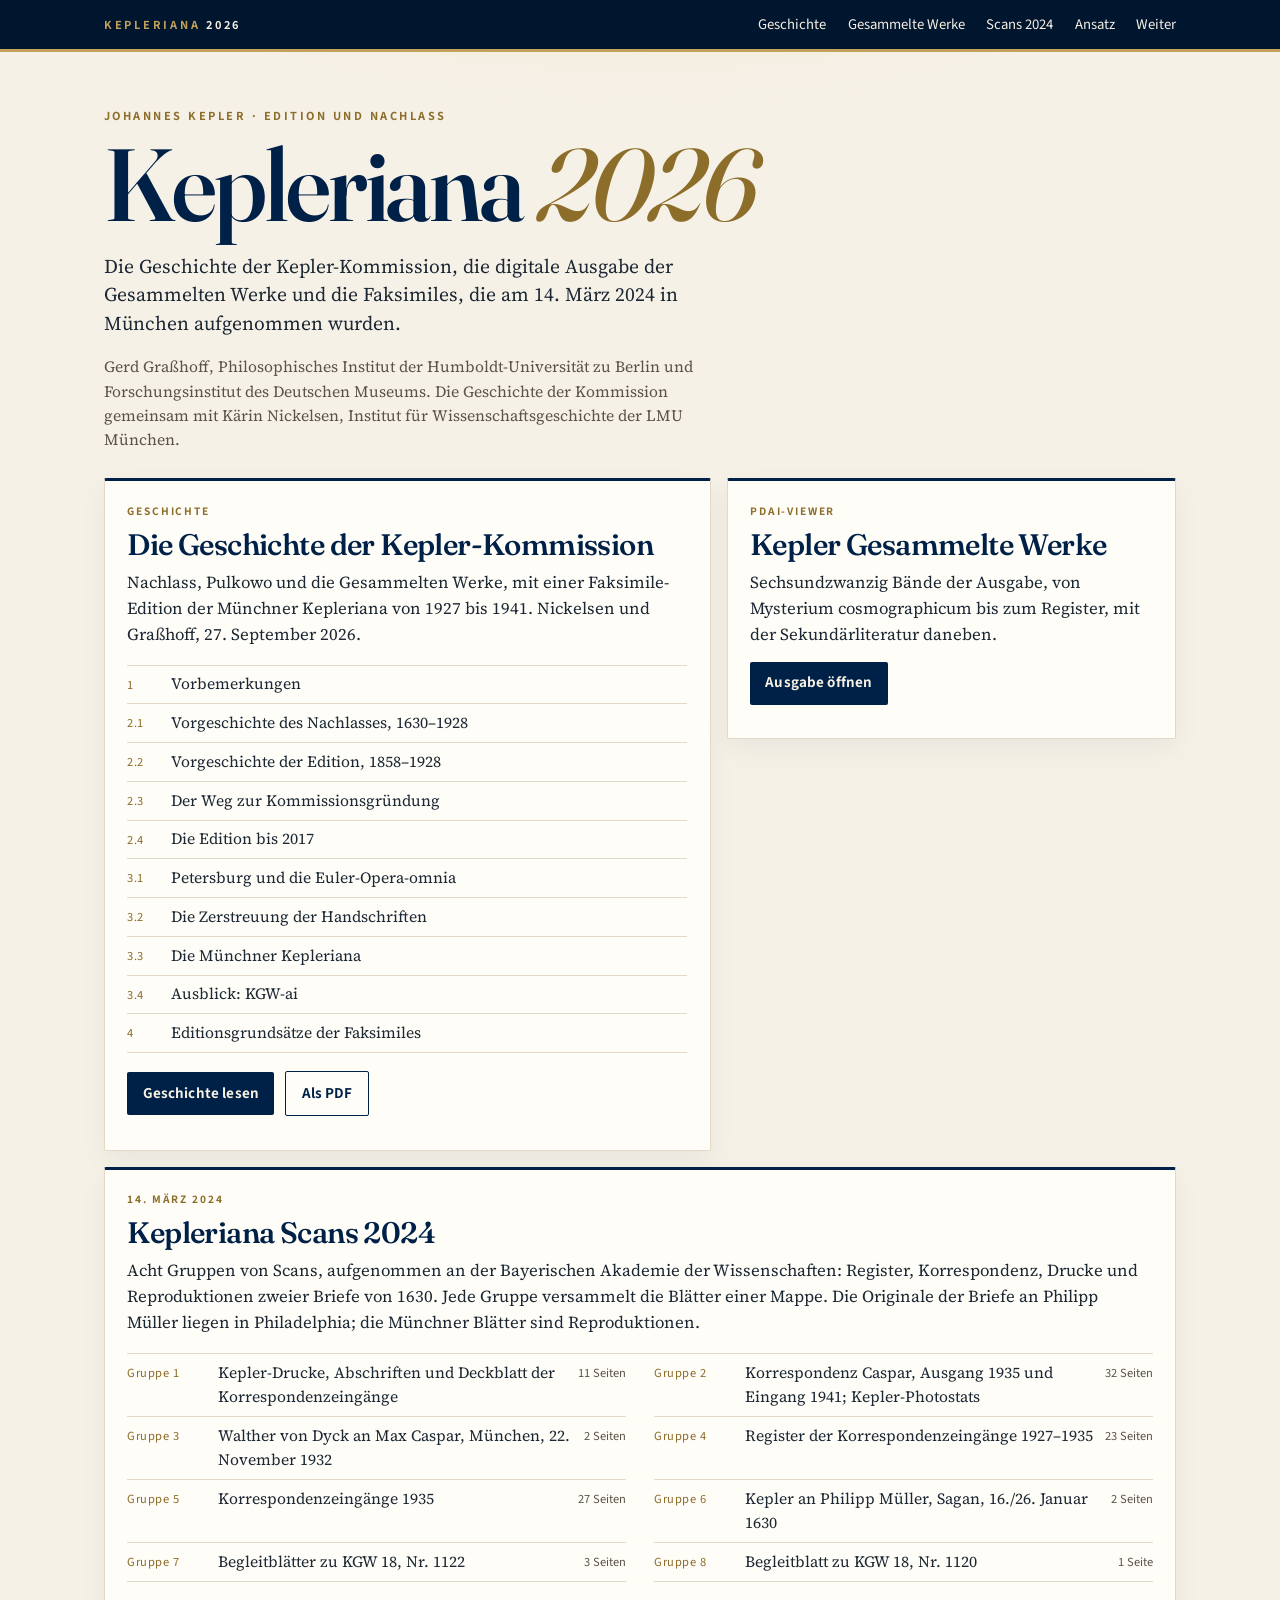
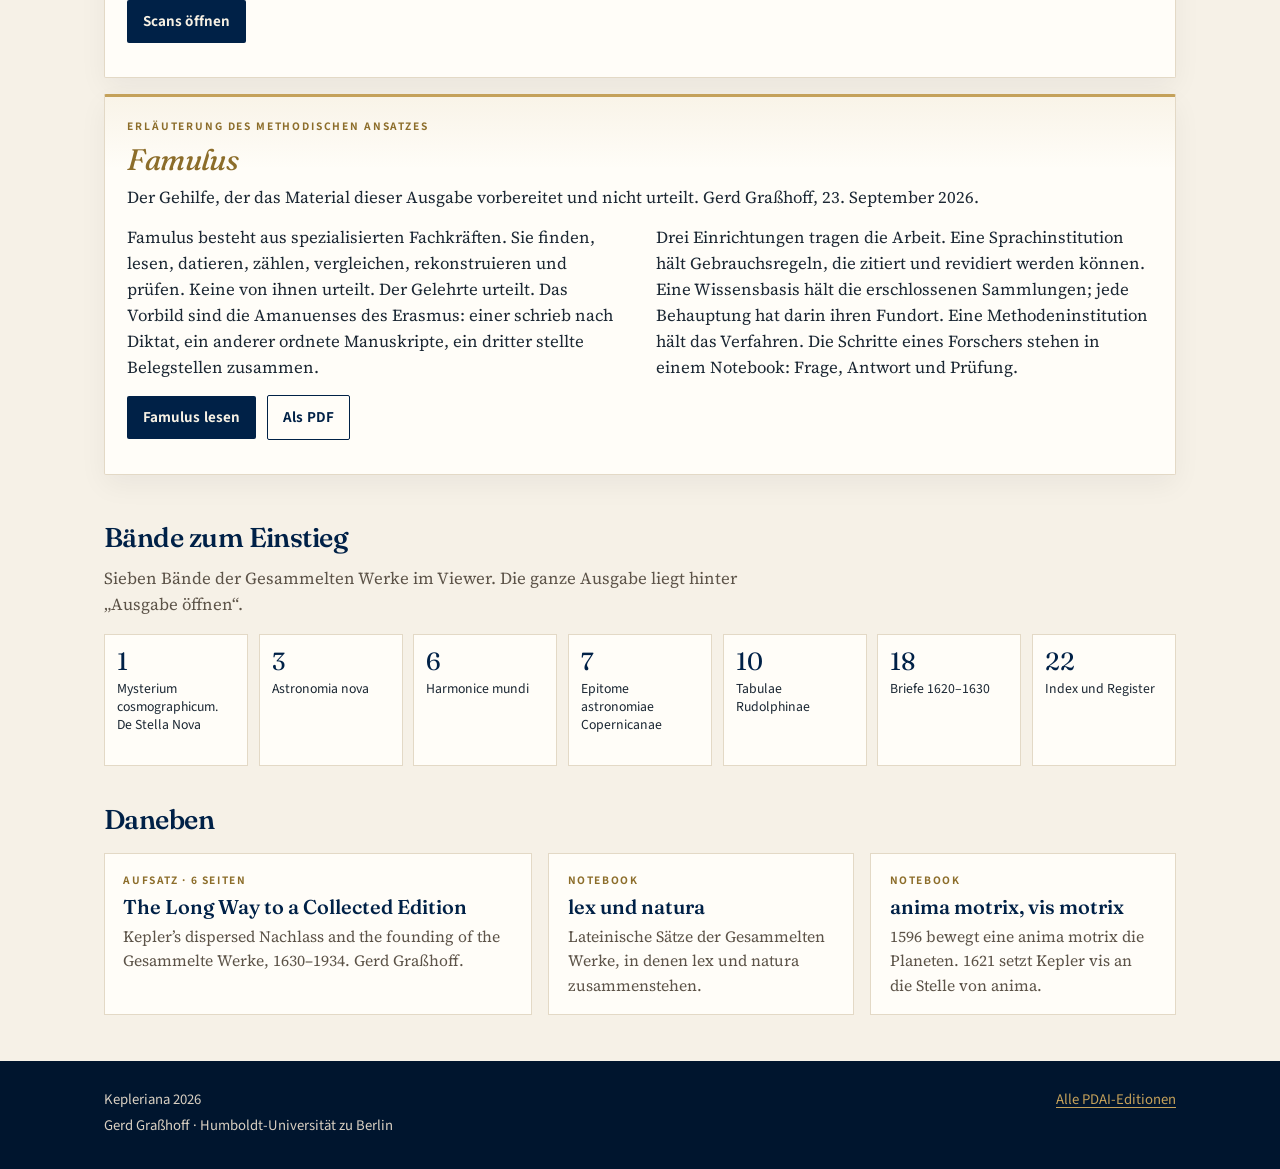
==== commit beb34b1f: "Present the Munich scans as eight groups on one card. The leaves photographed on 14 March 2024 are s" ====
--- a/index.html
+++ b/index.html
@@ -124,6 +124,7 @@
       grid-template-columns: 1.35fr 1fr;
       gap: 1rem;
       padding-bottom: 1rem;
+      align-items: start;
     }
     .portal {
       background: var(--paper);
@@ -134,9 +135,8 @@
       box-shadow: 0 10px 28px rgba(0, 21, 46, 0.05);
       display: flex;
       flex-direction: column;
-      min-height: 100%;
-    }
-    .portal.lead-card { grid-row: span 2; }
+    }
+    .portal.scans { grid-column: 1 / -1; }
     .portal.method {
       grid-column: 1 / -1;
       border-top-color: var(--gold);
@@ -187,6 +187,18 @@
       font-size: 0.98rem;
     }
     .contents a:hover { color: var(--oxford); }
+    .contents.groups {
+      display: grid;
+      grid-template-columns: 1fr 1fr;
+      column-gap: 1.8rem;
+    }
+    .contents.groups a { grid-template-columns: 5.1rem 1fr auto; }
+    .contents .pages {
+      font-family: var(--sans);
+      font-size: 0.78rem;
+      color: var(--muted);
+      padding-top: 0.18rem;
+    }
     .contents .num {
       font-family: var(--sans);
       color: var(--gold-deep);
@@ -263,40 +275,6 @@
       line-height: 1.3;
     }
 
-    .docs {
-      display: grid;
-      grid-template-columns: 1fr 1fr;
-      gap: 0 1.5rem;
-      margin: 0;
-      padding: 0;
-      list-style: none;
-    }
-    .docs a {
-      display: grid;
-      grid-template-columns: 4.2rem 1fr auto;
-      gap: 0.7rem;
-      align-items: baseline;
-      text-decoration: none;
-      color: var(--ink);
-      border-top: 1px solid var(--line);
-      padding: 0.62rem 0;
-    }
-    .docs li:nth-last-child(-n+2) a,
-    .docs li:last-child a { border-bottom: 1px solid var(--line); }
-    .docs a:hover { color: var(--oxford); }
-    .docs .n {
-      font-family: var(--sans);
-      font-size: 0.78rem;
-      letter-spacing: 0.08em;
-      color: var(--gold-deep);
-      font-weight: 650;
-    }
-    .docs .pages {
-      font-family: var(--sans);
-      font-size: 0.82rem;
-      color: var(--muted);
-    }
-
     .more {
       display: grid;
       grid-template-columns: 1.4fr 1fr 1fr;
@@ -343,18 +321,18 @@
     footer p { margin: 0.15rem 0; }
 
     @media (max-width: 980px) {
-      .portals, .more, .volumes, .docs { grid-template-columns: 1fr 1fr; }
-      .portal.lead-card { grid-row: auto; }
+      .portals, .more, .volumes { grid-template-columns: 1fr 1fr; }
+      .portal.scans { grid-column: 1 / -1; }
       .volumes { grid-template-columns: repeat(3, 1fr); }
     }
     @media (max-width: 680px) {
       .mast-inner { flex-direction: column; align-items: flex-start; }
       .mast nav a { margin-left: 0; margin-right: 0.9rem; }
-      .portals, .more, .volumes, .docs, .method-cols { grid-template-columns: 1fr; }
+      .portals, .more, .volumes, .method-cols, .contents.groups { grid-template-columns: 1fr; }
       .hero { padding-top: 2.2rem; }
       .go.quiet { margin-left: 0; margin-top: 0.45rem; }
-      .docs a { grid-template-columns: 3.4rem 1fr; }
-      .docs .pages { grid-column: 2; }
+      .contents.groups a { grid-template-columns: 5.1rem 1fr; }
+      .contents.groups .pages { grid-column: 2; }
     }
   </style>
 </head>
@@ -366,7 +344,7 @@
       <nav aria-label="Abschnitte">
         <a href="#geschichte">Geschichte</a>
         <a href="#werke">Gesammelte Werke</a>
-        <a href="#muenchen">München 2024</a>
+        <a href="#scans">Scans 2024</a>
         <a href="#ansatz">Ansatz</a>
         <a href="#weiter">Weiter</a>
       </nav>
@@ -412,11 +390,21 @@
           <p><a class="go" href="https://lettre.ngrok.dev/kepler-gw/open">Ausgabe öffnen</a></p>
         </article>
 
-        <article class="portal" id="muenchen">
-          <p class="mark">PDAI-Viewer</p>
-          <h2>Kepleriana München 2024</h2>
-          <p>Acht Dokumente, 102 Seiten, aufgenommen am 14. März 2024 an der Bayerischen Akademie der Wissenschaften: Kommissionsakten, Caspar-Korrespondenz und Reproduktionen zweier Keplerbriefe von 1630.</p>
-          <p><a class="go" href="https://lettre.ngrok.dev/kepleriana-munich-2024/open">Faksimiles öffnen</a></p>
+        <article class="portal scans" id="scans">
+          <p class="mark">14. März 2024</p>
+          <h2>Kepleriana Scans 2024</h2>
+          <p>Acht Gruppen von Scans, aufgenommen an der Bayerischen Akademie der Wissenschaften: Register, Korrespondenz, Drucke und Reproduktionen zweier Briefe von 1630. Jede Gruppe versammelt die Blätter einer Mappe. Die Originale der Briefe an Philipp Müller liegen in Philadelphia; die Münchner Blätter sind Reproduktionen.</p>
+          <ol class="contents groups">
+            <li><a href="https://lettre.ngrok.dev/kepleriana-munich-2024/kepleriana-munich-2024/2024-03-14_11-22"><span class="num">Gruppe 1</span><span>Kepler-Drucke, Abschriften und Deckblatt der Korrespondenzeingänge</span><span class="pages">11 Seiten</span></a></li>
+            <li><a href="https://lettre.ngrok.dev/kepleriana-munich-2024/kepleriana-munich-2024/2024-03-14_12-16"><span class="num">Gruppe 2</span><span>Korrespondenz Caspar, Ausgang 1935 und Eingang 1941; Kepler-Photostats</span><span class="pages">32 Seiten</span></a></li>
+            <li><a href="https://lettre.ngrok.dev/kepleriana-munich-2024/kepleriana-munich-2024/2024-03-14_11-52"><span class="num">Gruppe 3</span><span>Walther von Dyck an Max Caspar, München, 22. November 1932</span><span class="pages">2 Seiten</span></a></li>
+            <li><a href="https://lettre.ngrok.dev/kepleriana-munich-2024/kepleriana-munich-2024/2024-03-14_11-53"><span class="num">Gruppe 4</span><span>Register der Korrespondenzeingänge 1927–1935</span><span class="pages">23 Seiten</span></a></li>
+            <li><a href="https://lettre.ngrok.dev/kepleriana-munich-2024/kepleriana-munich-2024/2024-03-14_12-01"><span class="num">Gruppe 5</span><span>Korrespondenzeingänge 1935</span><span class="pages">27 Seiten</span></a></li>
+            <li><a href="https://lettre.ngrok.dev/kepleriana-munich-2024/kepleriana-munich-2024/2024-03-14_11-17"><span class="num">Gruppe 6</span><span>Kepler an Philipp Müller, Sagan, 16./26. Januar 1630</span><span class="pages">2 Seiten</span></a></li>
+            <li><a href="https://lettre.ngrok.dev/kepleriana-munich-2024/kepleriana-munich-2024/2024-03-14_11-18"><span class="num">Gruppe 7</span><span>Begleitblätter zu KGW 18, Nr. 1122</span><span class="pages">3 Seiten</span></a></li>
+            <li><a href="https://lettre.ngrok.dev/kepleriana-munich-2024/kepleriana-munich-2024/2024-03-14_11-21"><span class="num">Gruppe 8</span><span>Begleitblatt zu KGW 18, Nr. 1120</span><span class="pages">1 Seite</span></a></li>
+          </ol>
+          <p><a class="go" href="https://lettre.ngrok.dev/kepleriana-munich-2024/open">Scans öffnen</a></p>
         </article>
 
         <article class="portal method" id="ansatz">
@@ -446,21 +434,6 @@
           <a class="vol" href="https://lettre.ngrok.dev/kepler-gw/kepler-prim/kgw-18"><span class="bn">18</span><span class="bt">Briefe 1620–1630</span></a>
           <a class="vol" href="https://lettre.ngrok.dev/kepler-gw/kepler-prim/kgw-22"><span class="bn">22</span><span class="bt">Index und Register</span></a>
         </div>
-      </section>
-
-      <section class="band" aria-labelledby="dokumente">
-        <h2 id="dokumente">Die acht Münchner Dokumente</h2>
-        <p class="section-lead">Jedes Blatt öffnet sich im Faksimile-Viewer. Die Originale der Briefe an Philipp Müller liegen in Philadelphia; die Münchner Blätter sind Reproduktionen.</p>
-        <ol class="docs">
-          <li><a href="https://lettre.ngrok.dev/kepleriana-munich-2024/kepleriana-munich-2024/2024-03-14_11-22"><span class="n">Dok. 1</span><span>Kepler-Drucke, Abschriften und Deckblatt der Korrespondenzeingänge</span><span class="pages">11 Seiten</span></a></li>
-          <li><a href="https://lettre.ngrok.dev/kepleriana-munich-2024/kepleriana-munich-2024/2024-03-14_12-16"><span class="n">Dok. 2</span><span>Korrespondenz Caspar, Ausgang 1935 und Eingang 1941; Kepler-Photostats</span><span class="pages">32 Seiten</span></a></li>
-          <li><a href="https://lettre.ngrok.dev/kepleriana-munich-2024/kepleriana-munich-2024/2024-03-14_11-52"><span class="n">Dok. 3</span><span>Walther von Dyck an Max Caspar, München, 22. November 1932</span><span class="pages">2 Seiten</span></a></li>
-          <li><a href="https://lettre.ngrok.dev/kepleriana-munich-2024/kepleriana-munich-2024/2024-03-14_11-53"><span class="n">Dok. 4</span><span>Register der Korrespondenzeingänge 1927–1935</span><span class="pages">23 Seiten</span></a></li>
-          <li><a href="https://lettre.ngrok.dev/kepleriana-munich-2024/kepleriana-munich-2024/2024-03-14_12-01"><span class="n">Dok. 5</span><span>Korrespondenzeingänge 1935</span><span class="pages">27 Seiten</span></a></li>
-          <li><a href="https://lettre.ngrok.dev/kepleriana-munich-2024/kepleriana-munich-2024/2024-03-14_11-17"><span class="n">Dok. 6</span><span>Kepler an Philipp Müller, Sagan, 16./26. Januar 1630</span><span class="pages">2 Seiten</span></a></li>
-          <li><a href="https://lettre.ngrok.dev/kepleriana-munich-2024/kepleriana-munich-2024/2024-03-14_11-18"><span class="n">Dok. 7</span><span>Begleitblätter zu KGW 18, Nr. 1122</span><span class="pages">3 Seiten</span></a></li>
-          <li><a href="https://lettre.ngrok.dev/kepleriana-munich-2024/kepleriana-munich-2024/2024-03-14_11-21"><span class="n">Dok. 8</span><span>Begleitblatt zu KGW 18, Nr. 1120</span><span class="pages">1 Seite</span></a></li>
-        </ol>
       </section>
 
       <section class="band" id="weiter" aria-labelledby="weitere">
